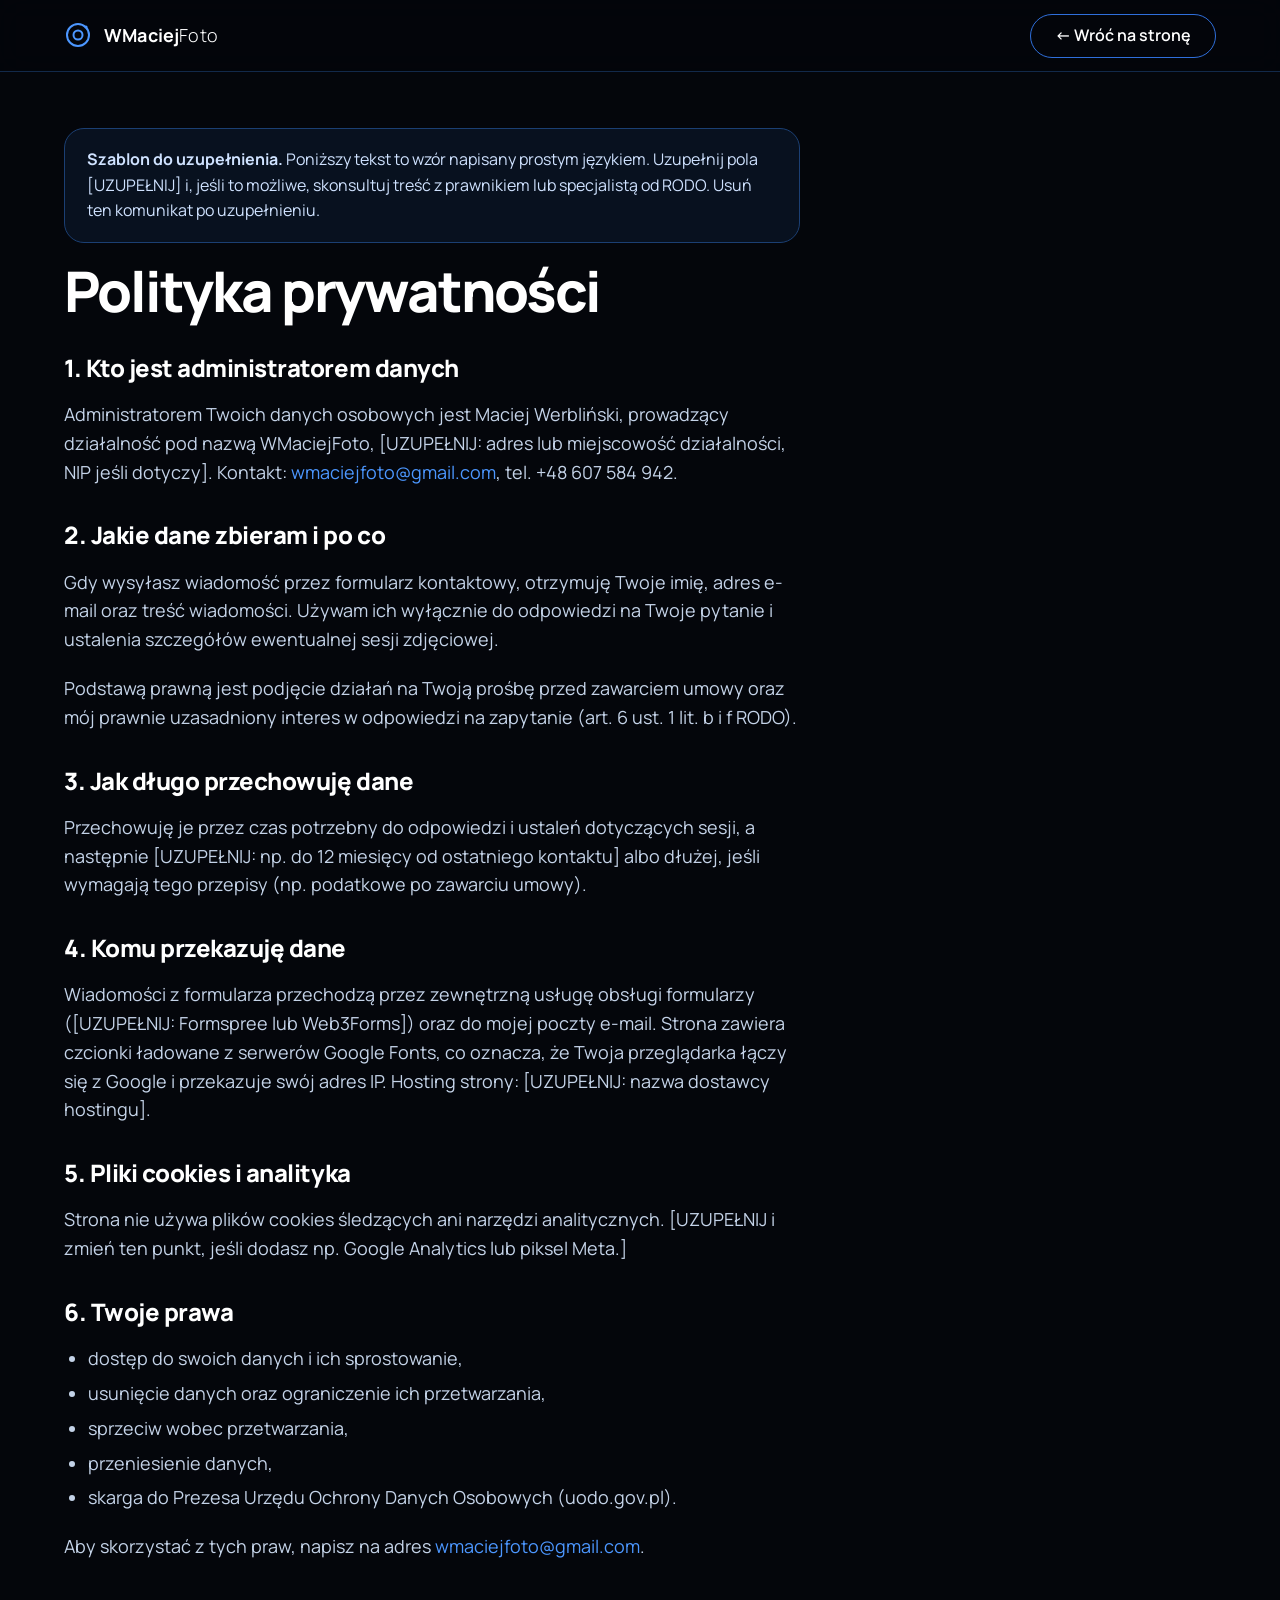
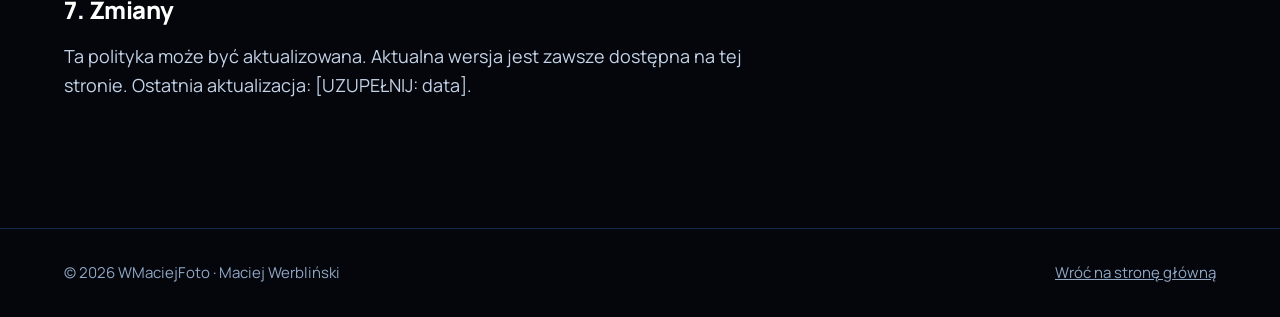
==== polityka-prywatnosci.html @ 8adcfe07 "Add files via upload" ====
<!DOCTYPE html>
<html lang="pl">
<head>
  <meta charset="utf-8">
  <meta name="viewport" content="width=device-width, initial-scale=1">
  <title>Polityka prywatności | WMaciejFoto</title>
  <meta name="robots" content="noindex">
  <meta name="theme-color" content="#04060B">
  <link rel="icon" href="favicon.svg" type="image/svg+xml">
  <link rel="preconnect" href="https://fonts.googleapis.com">
  <link rel="preconnect" href="https://fonts.gstatic.com" crossorigin>
  <link rel="stylesheet" href="https://fonts.googleapis.com/css2?family=Manrope:wght@300;400;500;600;700;800&display=swap">
  <link rel="stylesheet" href="css/style.css">
</head>
<body>
  <header class="site-header scrolled">
    <div class="container header-inner">
      <a class="brand" href="index.html" aria-label="WMaciejFoto – strona główna">
        <svg class="brand-mark" viewBox="0 0 28 28" width="28" height="28" fill="none" stroke="currentColor" stroke-width="2" aria-hidden="true">
          <circle cx="14" cy="14" r="11"/><circle cx="14" cy="14" r="4.5"/><circle cx="22" cy="6" r="1.6" fill="currentColor" stroke="none"/>
        </svg>
        <span class="brand-name"><b>WMaciej</b><i>Foto</i></span>
      </a>
      <a class="btn btn-ghost" href="index.html" style="min-height:44px;padding:10px 24px">← Wróć na stronę</a>
    </div>
  </header>

  <main class="section bg-black" style="padding-top:calc(var(--header-h) + 56px)">
    <div class="container">
      <article class="prose">
        <p class="note"><strong>Szablon do uzupełnienia.</strong> Poniższy tekst to wzór napisany prostym językiem. Uzupełnij pola [UZUPEŁNIJ] i, jeśli to możliwe, skonsultuj treść z prawnikiem lub specjalistą od RODO. Usuń ten komunikat po uzupełnieniu.</p>

        <h1>Polityka prywatności</h1>

        <h2>1. Kto jest administratorem danych</h2>
        <p>Administratorem Twoich danych osobowych jest Maciej Werbliński, prowadzący działalność pod nazwą WMaciejFoto, [UZUPEŁNIJ: adres lub miejscowość działalności, NIP jeśli dotyczy]. Kontakt: <a href="mailto:wmaciejfoto@gmail.com">wmaciejfoto@gmail.com</a>, tel. +48 607 584 942.</p>

        <h2>2. Jakie dane zbieram i po co</h2>
        <p>Gdy wysyłasz wiadomość przez formularz kontaktowy, otrzymuję Twoje imię, adres e-mail oraz treść wiadomości. Używam ich wyłącznie do odpowiedzi na Twoje pytanie i ustalenia szczegółów ewentualnej sesji zdjęciowej.</p>
        <p>Podstawą prawną jest podjęcie działań na Twoją prośbę przed zawarciem umowy oraz mój prawnie uzasadniony interes w odpowiedzi na zapytanie (art. 6 ust. 1 lit. b i f RODO).</p>

        <h2>3. Jak długo przechowuję dane</h2>
        <p>Przechowuję je przez czas potrzebny do odpowiedzi i ustaleń dotyczących sesji, a następnie [UZUPEŁNIJ: np. do 12 miesięcy od ostatniego kontaktu] albo dłużej, jeśli wymagają tego przepisy (np. podatkowe po zawarciu umowy).</p>

        <h2>4. Komu przekazuję dane</h2>
        <p>Wiadomości z formularza przechodzą przez zewnętrzną usługę obsługi formularzy ([UZUPEŁNIJ: Formspree lub Web3Forms]) oraz do mojej poczty e-mail. Strona zawiera czcionki ładowane z serwerów Google Fonts, co oznacza, że Twoja przeglądarka łączy się z Google i przekazuje swój adres IP. Hosting strony: [UZUPEŁNIJ: nazwa dostawcy hostingu].</p>

        <h2>5. Pliki cookies i analityka</h2>
        <p>Strona nie używa plików cookies śledzących ani narzędzi analitycznych. [UZUPEŁNIJ i zmień ten punkt, jeśli dodasz np. Google Analytics lub piksel Meta.]</p>

        <h2>6. Twoje prawa</h2>
        <ul>
          <li>dostęp do swoich danych i ich sprostowanie,</li>
          <li>usunięcie danych oraz ograniczenie ich przetwarzania,</li>
          <li>sprzeciw wobec przetwarzania,</li>
          <li>przeniesienie danych,</li>
          <li>skarga do Prezesa Urzędu Ochrony Danych Osobowych (uodo.gov.pl).</li>
        </ul>
        <p>Aby skorzystać z tych praw, napisz na adres <a href="mailto:wmaciejfoto@gmail.com">wmaciejfoto@gmail.com</a>.</p>

        <h2>7. Zmiany</h2>
        <p>Ta polityka może być aktualizowana. Aktualna wersja jest zawsze dostępna na tej stronie. Ostatnia aktualizacja: [UZUPEŁNIJ: data].</p>
      </article>
    </div>
  </main>

  <footer class="site-footer">
    <div class="container footer-inner">
      <p>© 2026 WMaciejFoto · Maciej Werbliński</p>
      <p><a href="index.html">Wróć na stronę główną</a></p>
    </div>
  </footer>
</body>
</html>
---- css/style.css ----
/* =========================================================
   WMaciejFoto – arkusz stylów
   Wszystko, co najczęściej zmieniasz (kolory, czcionka,
   zaokrąglenia), jest w bloku poniżej.
   ========================================================= */

/* ===== EDYTUJ: KOLORY, CZCIONKA, ZAOKRĄGLENIA ===== */
:root {
  /* Kolory */
  --black: #04060B;        /* czerń */
  --navy: #08111F;         /* bardzo ciemny granat */
  --navy-deep: #0A2342;    /* głęboki granat */
  --royal: #1243A8;        /* royal blue */
  --accent: #4C97FF;       /* niebieski akcent (przyciski, wyróżnienia) */
  --ice: #CFE2FF;          /* jasny błękit */
  --text: #E3ECFA;         /* tekst główny */
  --muted: #A8B8D0;        /* tekst przygaszony */
  --line: #1B3F73;         /* linie, ramki */
  --line-soft: #12294A;    /* delikatne linie */

  /* Czcionka (jedna dla całej strony) */
  --font: 'Manrope', system-ui, -apple-system, 'Segoe UI', Roboto, Helvetica, Arial, sans-serif;

  /* Zaokrąglenia */
  --radius-sm: 20px;
  --radius: 24px;
  --radius-lg: 28px;

  /* Układ */
  --header-h: 72px;
  --max: 1280px;
  --gutter: clamp(20px, 5vw, 64px);
}

/* ===== BAZA ===== */
*, *::before, *::after { box-sizing: border-box; }
html { scroll-behavior: smooth; -webkit-text-size-adjust: 100%; }
body {
  margin: 0;
  background: var(--black);
  color: var(--text);
  font-family: var(--font);
  font-size: 1.125rem;
  line-height: 1.6;
  font-weight: 400;
  overflow-x: clip;
}
img { max-width: 100%; display: block; }
a { color: var(--accent); text-decoration: none; }
a:hover { color: #fff; }
p { margin: 0; }
h1, h2, h3 {
  margin: 0;
  color: #fff;
  font-weight: 800;
  letter-spacing: -0.03em;
  line-height: 1.05;
  text-wrap: balance;
}
h1 { font-size: clamp(2.75rem, 7vw, 6.25rem); letter-spacing: -0.035em; line-height: 1; }
h2 { font-size: clamp(2.125rem, 5vw, 4.25rem); letter-spacing: -0.035em; }
h3 { font-size: 1.5rem; font-weight: 700; letter-spacing: -0.02em; line-height: 1.15; }
ul { list-style: none; margin: 0; padding: 0; }
:focus-visible { outline: 3px solid var(--ice); outline-offset: 3px; border-radius: 6px; }
.accent { color: var(--accent); }
.skip-link {
  position: absolute; left: 16px; top: -80px; z-index: 200;
  background: var(--accent); color: var(--black); padding: 12px 20px;
  border-radius: 999px; font-weight: 700;
}
.skip-link:focus { top: 16px; color: var(--black); }

/* ===== UKŁAD OGÓLNY ===== */
.container { max-width: var(--max); margin: 0 auto; padding-inline: var(--gutter); }
.section { padding-block: clamp(72px, 10vw, 128px); scroll-margin-top: var(--header-h); }
.stack { display: flex; flex-direction: column; gap: 24px; min-width: 0; }
.eyebrow {
  font-size: 0.8125rem; font-weight: 700; letter-spacing: 0.2em;
  text-transform: uppercase; color: var(--accent);
}
.lead { font-size: 1.25rem; color: var(--muted); max-width: 32em; }

.bg-black { background: var(--black); }
.bg-navy { background: var(--navy); border-block: 1px solid var(--line-soft); }
.bg-deep { background: var(--navy-deep); }
.bg-royal { background: var(--royal); }

/* ===== PRZYCISKI ===== */
.btn {
  display: inline-flex; align-items: center; justify-content: center;
  min-height: 52px; padding: 14px 32px; border-radius: 999px;
  font: inherit; font-size: 1rem; font-weight: 700; line-height: 1.2;
  border: 1px solid transparent; cursor: pointer;
  transition: transform .2s ease, background .2s ease, color .2s ease, border-color .2s ease;
}
.btn:hover { transform: translateY(-2px); }
.btn-primary { background: var(--accent); color: var(--black); }
.btn-primary:hover { background: #fff; color: var(--black); }
.btn-ghost { border-color: #2F6FDB; color: #fff; font-weight: 600; }
.btn-ghost:hover { border-color: var(--ice); color: #fff; }
.btn-row { display: flex; flex-wrap: wrap; gap: 14px 16px; align-items: center; }
.link-arrow { font-weight: 700; font-size: 1rem; }

/* ===== NAGŁÓWEK I MENU ===== */
.site-header {
  position: fixed; inset: 0 0 auto 0; z-index: 50; height: var(--header-h);
  border-bottom: 1px solid transparent;
  transition: background .3s ease, border-color .3s ease;
}
.site-header.scrolled, .site-header.menu-open {
  background: rgba(4, 6, 11, .74);
  -webkit-backdrop-filter: blur(14px); backdrop-filter: blur(14px);
  border-bottom-color: var(--line-soft);
}
.header-inner {
  height: 100%; display: flex; align-items: center; justify-content: space-between; gap: 24px;
}
.brand { display: inline-flex; align-items: center; gap: 12px; color: #fff; }
.brand:hover { color: #fff; }
.brand-mark { color: var(--accent); flex: none; }
.brand-name { font-size: 1.125rem; letter-spacing: 0.01em; }
.brand-name b { font-weight: 700; }
.brand-name i { font-style: normal; font-weight: 300; }

.nav { display: flex; align-items: center; gap: 8px 32px; }
.nav a:not(.btn) {
  color: var(--text); font-size: 0.875rem; font-weight: 600;
  letter-spacing: 0.12em; text-transform: uppercase; padding: 6px 0;
  border-bottom: 2px solid transparent;
}
.nav a:not(.btn):hover { color: #fff; }
.nav a.active:not(.btn) { color: #fff; border-bottom-color: var(--accent); }
.nav .btn { min-height: 44px; padding: 10px 24px; font-size: 0.9375rem; }

.nav-toggle {
  display: none; width: 48px; height: 48px; border-radius: 50%;
  border: 1px solid var(--line); background: transparent; cursor: pointer;
  align-items: center; justify-content: center; flex-direction: column; gap: 5px; padding: 0;
}
.nav-toggle span { display: block; width: 20px; height: 2px; background: #fff; transition: transform .25s ease, opacity .2s ease; }
.nav-toggle[aria-expanded="true"] span:nth-child(1) { transform: translateY(7px) rotate(45deg); }
.nav-toggle[aria-expanded="true"] span:nth-child(2) { opacity: 0; }
.nav-toggle[aria-expanded="true"] span:nth-child(3) { transform: translateY(-7px) rotate(-45deg); }

@media (max-width: 900px) {
  .nav-toggle { display: flex; }
  .nav {
    position: absolute; top: var(--header-h); left: 0; right: 0;
    display: none; flex-direction: column; align-items: flex-start; gap: 6px;
    padding: 16px var(--gutter) 28px;
    background: rgba(4, 6, 11, .96);
    -webkit-backdrop-filter: blur(14px); backdrop-filter: blur(14px);
    border-bottom: 1px solid var(--line-soft);
  }
  .nav.open { display: flex; }
  .nav a:not(.btn) { font-size: 1rem; padding: 12px 0; width: 100%; }
  .nav .btn { margin-top: 12px; }
}

/* ===== HERO ===== */
.hero { padding-top: calc(var(--header-h) + clamp(32px, 6vw, 72px)); padding-bottom: clamp(72px, 10vw, 128px); }
.hero-grid {
  display: grid; gap: clamp(32px, 5vw, 72px); align-items: center;
  grid-template-columns: repeat(auto-fit, minmax(min(100%, 340px), 1fr));
}
.hero .lead { font-size: 1.3125rem; }
.hero-photo { margin: 0; min-width: 0; }
.hero-photo .ph { border-radius: var(--radius-lg); max-height: min(80vh, 760px); width: 100%; }

/* ===== ZDJĘCIA + ZASTĘPNIKI ===== */
.ph {
  position: relative; display: block; overflow: hidden;
  border-radius: var(--radius-sm);
  aspect-ratio: var(--ar, 4 / 5);
  background: var(--ph-bg, radial-gradient(110% 70% at 50% 0%, #2F6FDB 0%, #0A2342 52%, #04060B 100%));
  border: 1px solid var(--line-soft);
}
.ph::after {
  content: attr(data-label);
  position: absolute; left: 18px; right: 18px; bottom: 16px;
  font-size: 0.8125rem; font-weight: 600; line-height: 1.35;
  color: var(--ice); opacity: .9; text-align: left;
}
.ph img { position: absolute; inset: 0; z-index: 1; width: 100%; height: 100%; object-fit: cover; }

/* ===== OBAWY (3 kolumny) ===== */
.cols-3 { display: grid; gap: 40px; grid-template-columns: repeat(auto-fit, minmax(min(100%, 260px), 1fr)); }
.col { display: flex; flex-direction: column; gap: 8px; min-width: 0; border-top: 2px solid #2F6FDB; padding-top: 20px; }
.col h3 { font-size: 0.8125rem; letter-spacing: 0.18em; text-transform: uppercase; color: var(--accent); font-weight: 700; }
.col p { color: #B7C8E2; }

/* ===== GALERIA (masonry) ===== */
.gallery { columns: 260px; column-gap: 16px; }
.gallery li { break-inside: avoid; margin: 0 0 16px; }
.g-item {
  display: block; width: 100%; padding: 0; margin: 0; border: 0; background: none;
  cursor: zoom-in; border-radius: var(--radius-sm);
  transition: transform .3s ease;
}
.g-item:hover { transform: scale(1.015); }
.gallery li:nth-child(3n+1) .ph { --ph-bg: linear-gradient(160deg, #CFE2FF 0%, #4C97FF 60%, #1E57C8 100%); }
.gallery li:nth-child(3n+1) .ph::after { color: var(--black); }
.gallery li:nth-child(3n+2) .ph { --ph-bg: radial-gradient(90% 80% at 70% 25%, #143A6B 0%, #08111F 60%, #02040A 100%); }
.gallery li:nth-child(3n+3) .ph { --ph-bg: linear-gradient(200deg, #2F6FDB 0%, #0A2342 70%); }

/* ===== PAKIETY ===== */
.cards { display: grid; gap: 24px; align-items: stretch; grid-template-columns: repeat(auto-fit, minmax(min(100%, 300px), 1fr)); }
.card {
  display: flex; flex-direction: column; gap: 18px; min-width: 0;
  padding: clamp(28px, 3vw, 40px);
  border: 1px solid var(--line); border-radius: var(--radius-sm);
}
.card .pack { font-size: 0.8125rem; font-weight: 700; letter-spacing: 0.18em; text-transform: uppercase; color: var(--accent); }
.card h3 { font-size: 1.75rem; }
.card .desc { color: var(--muted); }
.card ul { display: flex; flex-direction: column; gap: 8px; flex-grow: 1; font-size: 1rem; color: var(--text); }
.card li { position: relative; padding-left: 22px; }
.card li::before { content: ""; position: absolute; left: 0; top: .6em; width: 8px; height: 8px; border-radius: 50%; background: var(--accent); }
.price { font-size: 2.75rem; font-weight: 800; letter-spacing: -0.03em; color: #fff; line-height: 1; }
.card-featured { border: 2px solid var(--accent); background: var(--navy-deep); }
.card-featured .desc { color: #B7C8E2; }

/* ===== JAK TO WYGLĄDA ===== */
.steps { display: grid; gap: 32px; grid-template-columns: repeat(auto-fit, minmax(min(100%, 240px), 1fr)); }
.step { display: flex; flex-direction: column; gap: 10px; min-width: 0; border-top: 2px solid #2F6FDB; padding-top: 20px; }
.step .num { font-size: 2.5rem; font-weight: 800; color: var(--accent); line-height: 1; letter-spacing: -0.03em; }
.step p { color: var(--muted); }

/* ===== POZNAJMY SIĘ ===== */
.about-grid {
  display: grid; gap: clamp(32px, 6vw, 88px); align-items: center;
  grid-template-columns: repeat(auto-fit, minmax(min(100%, 320px), 1fr));
}
.about-grid p { color: #B7C8E2; }
.about-photo { margin: 0; min-width: 0; }
.about-photo .ph { border-radius: var(--radius-lg); --ph-bg: linear-gradient(200deg, #4C97FF 0%, #1E57C8 40%, #04060B 100%); }

/* ===== OPINIE ===== */
.eyebrow-ice { color: var(--ice); }
.quotes { display: grid; gap: 32px; grid-template-columns: repeat(auto-fit, minmax(min(100%, 300px), 1fr)); }
.quote { margin: 0; display: flex; flex-direction: column; gap: 20px; min-width: 0; border-top: 2px solid var(--ice); padding-top: 24px; }
.quote blockquote { margin: 0; font-size: 1.3125rem; line-height: 1.5; font-weight: 500; color: #fff; }
.quote figcaption { font-size: 0.875rem; font-weight: 700; letter-spacing: 0.12em; text-transform: uppercase; color: var(--ice); }

/* ===== FAQ ===== */
.faq-grid { display: grid; gap: clamp(32px, 6vw, 88px); grid-template-columns: repeat(auto-fit, minmax(min(100%, 320px), 1fr)); align-items: start; }
.faq-list { min-width: 0; }
.faq-list details { border-top: 1px solid var(--line); }
.faq-list details:last-child { border-bottom: 1px solid var(--line); }
.faq-list summary {
  list-style: none; cursor: pointer; display: flex; align-items: center; justify-content: space-between; gap: 20px;
  padding: 22px 0; font-size: 1.25rem; font-weight: 700; letter-spacing: -0.01em; color: #fff;
}
.faq-list summary::-webkit-details-marker { display: none; }
.faq-list summary::after { content: "+"; flex: none; font-size: 1.75rem; font-weight: 400; color: var(--accent); line-height: 1; }
.faq-list details[open] summary::after { content: "\2013"; }
.faq-list details p { padding: 0 0 24px; color: var(--muted); max-width: 36em; }

/* ===== KONTAKT ===== */
.contact-grid { display: grid; gap: clamp(40px, 6vw, 88px); grid-template-columns: repeat(auto-fit, minmax(min(100%, 320px), 1fr)); }
.contact-grid h2 { font-size: clamp(2.25rem, 5.4vw, 4.75rem); line-height: 1.02; }
.contact-data { display: flex; flex-direction: column; gap: 6px; font-size: 1.25rem; font-weight: 600; }
.contact-data a { color: #fff; }
.contact-data a:hover { color: var(--accent); }
.contact-data span { color: #B7C8E2; font-weight: 400; }
.socials { display: flex; flex-wrap: wrap; gap: 8px 28px; font-weight: 700; font-size: 1rem; }

.form {
  min-width: 0; display: flex; flex-direction: column; gap: 20px;
  padding: clamp(24px, 3vw, 44px); background: var(--black);
  border: 1px solid var(--line); border-radius: var(--radius);
}
.field { display: flex; flex-direction: column; gap: 8px; }
.field label { font-size: 0.8125rem; font-weight: 700; letter-spacing: 0.14em; text-transform: uppercase; color: var(--accent); }
.field input, .field textarea {
  width: 100%; min-width: 0; font: inherit; font-size: 1.0625rem; color: #fff;
  background: rgba(255, 255, 255, .04); border: 1px solid var(--line);
  border-radius: 14px; padding: 14px 16px;
}
.field textarea { resize: vertical; min-height: 130px; }
.field input:focus, .field textarea:focus { outline: none; border-color: var(--accent); box-shadow: 0 0 0 3px rgba(76, 151, 255, .25); }
.field input::placeholder, .field textarea::placeholder { color: #6F83A1; }
.consent { display: flex; gap: 12px; align-items: flex-start; font-size: 0.9375rem; color: var(--muted); }
.consent input { flex: none; width: 22px; height: 22px; margin: 2px 0 0; accent-color: var(--accent); }
.consent a { text-decoration: underline; }
.hp { position: absolute; left: -9999px; width: 1px; height: 1px; overflow: hidden; }
.form-status { font-size: 1rem; min-height: 1.5em; }
.form-status[data-state="ok"] { color: #7FE0A8; }
.form-status[data-state="error"] { color: #FF9AA2; }
.form-status[data-state="info"] { color: var(--ice); }
.form .btn { align-self: flex-start; }

/* ===== STOPKA ===== */
.site-footer { background: var(--black); border-top: 1px solid var(--line-soft); }
.footer-inner { display: flex; flex-wrap: wrap; gap: 12px 32px; justify-content: space-between; padding-block: 32px; font-size: 0.9375rem; color: #8FA6C4; }
.footer-inner a { color: #8FA6C4; text-decoration: underline; }
.footer-inner a:hover { color: #fff; }

/* ===== LIGHTBOX ===== */
.lb {
  position: fixed; inset: 0; z-index: 100; display: flex; align-items: center; justify-content: center;
  background: rgba(2, 4, 10, .95); padding: 24px;
}
.lb[hidden] { display: none; }
.lb-fig { margin: 0; max-width: 100%; display: flex; flex-direction: column; gap: 12px; align-items: flex-start; }
.lb-fig img { max-width: min(92vw, 1100px); max-height: 80vh; width: auto; height: auto; border-radius: 16px; object-fit: contain; }
.lb-fig figcaption { font-size: 0.9375rem; color: var(--muted); }
.lb-btn {
  position: absolute; width: 52px; height: 52px; border-radius: 50%; border: 1px solid var(--line);
  background: rgba(10, 35, 66, .85); color: #fff; cursor: pointer; display: flex; align-items: center; justify-content: center; padding: 0;
}
.lb-btn:hover { background: var(--accent); color: var(--black); }
.lb-close { top: 20px; right: 20px; }
.lb-prev { left: 20px; top: 50%; transform: translateY(-50%); }
.lb-next { right: 20px; top: 50%; transform: translateY(-50%); }
@media (max-width: 600px) {
  .lb { padding: 12px; }
  .lb-prev, .lb-next { top: auto; bottom: 20px; transform: none; }
  .lb-prev { left: 20px; }
  .lb-next { right: 20px; }
}

/* ===== POJAWIANIE SIĘ SEKCJI ===== */
.js .reveal { opacity: 0; transform: translateY(24px); transition: opacity .8s ease, transform .8s ease; }
.js .reveal.in { opacity: 1; transform: none; }

/* ===== STRONA POLITYKI PRYWATNOŚCI ===== */
.prose { max-width: 46rem; display: flex; flex-direction: column; gap: 20px; }
.prose h1 { font-size: clamp(2.25rem, 5vw, 3.5rem); }
.prose h2 { font-size: 1.5rem; letter-spacing: -0.02em; margin-top: 16px; }
.prose p, .prose li { color: #C4D3E8; }
.prose ul { list-style: disc; padding-left: 24px; display: flex; flex-direction: column; gap: 6px; }
.prose .note { border: 1px solid var(--line); border-radius: var(--radius-sm); padding: 18px 22px; background: var(--navy); color: var(--ice); font-size: 1rem; }

/* ===== RUCH OGRANICZONY ===== */
@media (prefers-reduced-motion: reduce) {
  html { scroll-behavior: auto; }
  .js .reveal { opacity: 1; transform: none; transition: none; }
  *, *::before, *::after { animation: none !important; transition: none !important; }
}
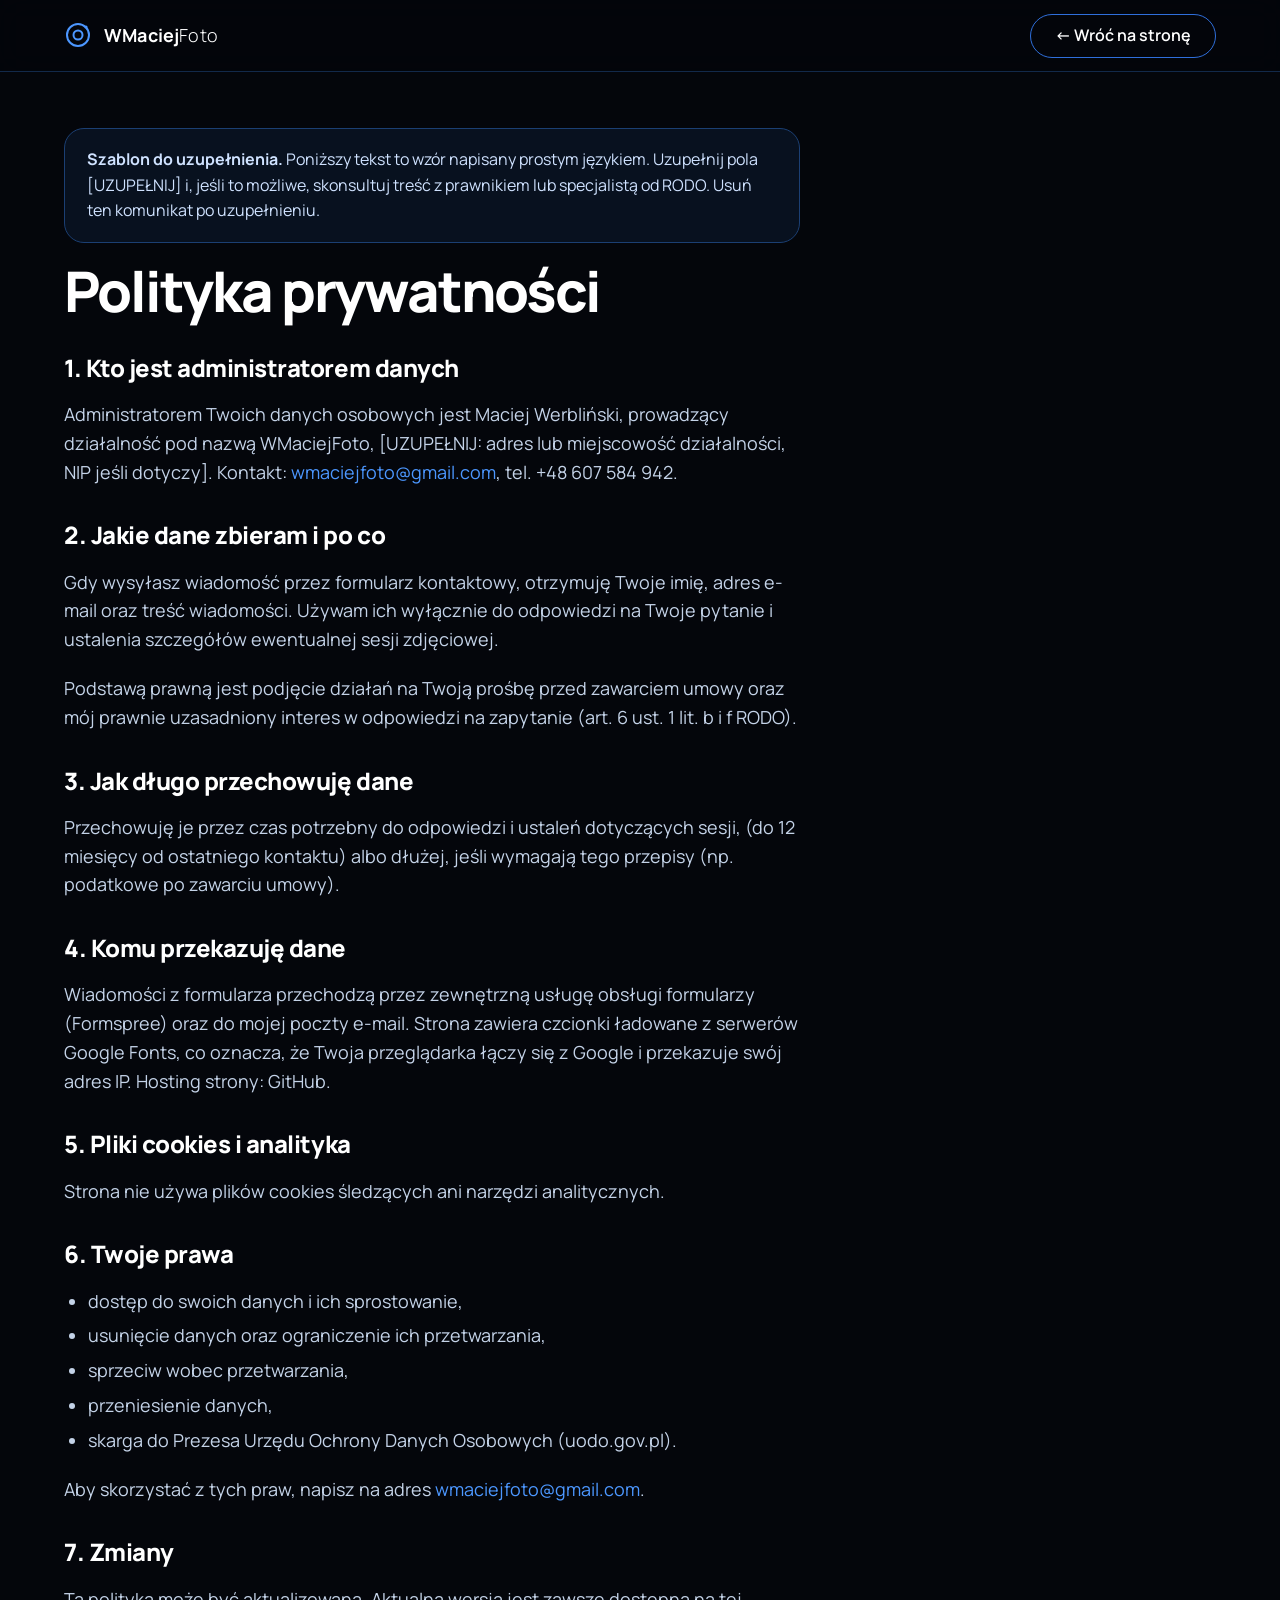
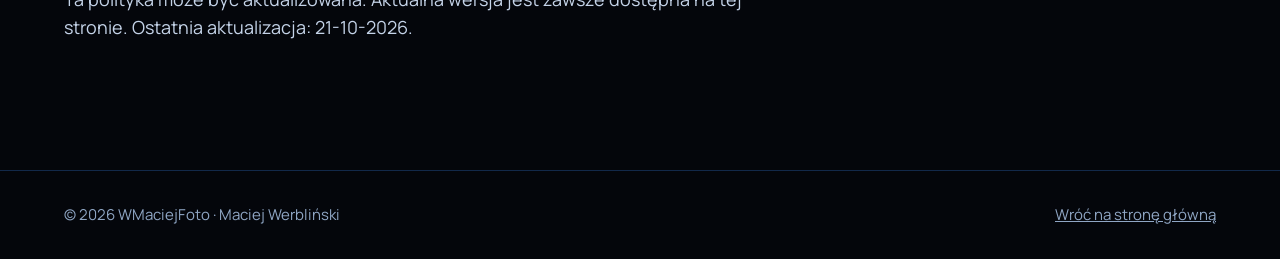
==== commit b5177782: "Update polityka-prywatnosci.html" ====
--- a/polityka-prywatnosci.html
+++ b/polityka-prywatnosci.html
@@ -40,13 +40,13 @@
         <p>Podstawą prawną jest podjęcie działań na Twoją prośbę przed zawarciem umowy oraz mój prawnie uzasadniony interes w odpowiedzi na zapytanie (art. 6 ust. 1 lit. b i f RODO).</p>
 
         <h2>3. Jak długo przechowuję dane</h2>
-        <p>Przechowuję je przez czas potrzebny do odpowiedzi i ustaleń dotyczących sesji, a następnie [UZUPEŁNIJ: np. do 12 miesięcy od ostatniego kontaktu] albo dłużej, jeśli wymagają tego przepisy (np. podatkowe po zawarciu umowy).</p>
+        <p>Przechowuję je przez czas potrzebny do odpowiedzi i ustaleń dotyczących sesji, (do 12 miesięcy od ostatniego kontaktu) albo dłużej, jeśli wymagają tego przepisy (np. podatkowe po zawarciu umowy).</p>
 
         <h2>4. Komu przekazuję dane</h2>
-        <p>Wiadomości z formularza przechodzą przez zewnętrzną usługę obsługi formularzy ([UZUPEŁNIJ: Formspree lub Web3Forms]) oraz do mojej poczty e-mail. Strona zawiera czcionki ładowane z serwerów Google Fonts, co oznacza, że Twoja przeglądarka łączy się z Google i przekazuje swój adres IP. Hosting strony: [UZUPEŁNIJ: nazwa dostawcy hostingu].</p>
+        <p>Wiadomości z formularza przechodzą przez zewnętrzną usługę obsługi formularzy (Formspree) oraz do mojej poczty e-mail. Strona zawiera czcionki ładowane z serwerów Google Fonts, co oznacza, że Twoja przeglądarka łączy się z Google i przekazuje swój adres IP. Hosting strony: GitHub.</p>
 
         <h2>5. Pliki cookies i analityka</h2>
-        <p>Strona nie używa plików cookies śledzących ani narzędzi analitycznych. [UZUPEŁNIJ i zmień ten punkt, jeśli dodasz np. Google Analytics lub piksel Meta.]</p>
+        <p>Strona nie używa plików cookies śledzących ani narzędzi analitycznych.</p>
 
         <h2>6. Twoje prawa</h2>
         <ul>
@@ -59,7 +59,7 @@
         <p>Aby skorzystać z tych praw, napisz na adres <a href="mailto:wmaciejfoto@gmail.com">wmaciejfoto@gmail.com</a>.</p>
 
         <h2>7. Zmiany</h2>
-        <p>Ta polityka może być aktualizowana. Aktualna wersja jest zawsze dostępna na tej stronie. Ostatnia aktualizacja: [UZUPEŁNIJ: data].</p>
+        <p>Ta polityka może być aktualizowana. Aktualna wersja jest zawsze dostępna na tej stronie. Ostatnia aktualizacja: 21-10-2026.</p>
       </article>
     </div>
   </main>
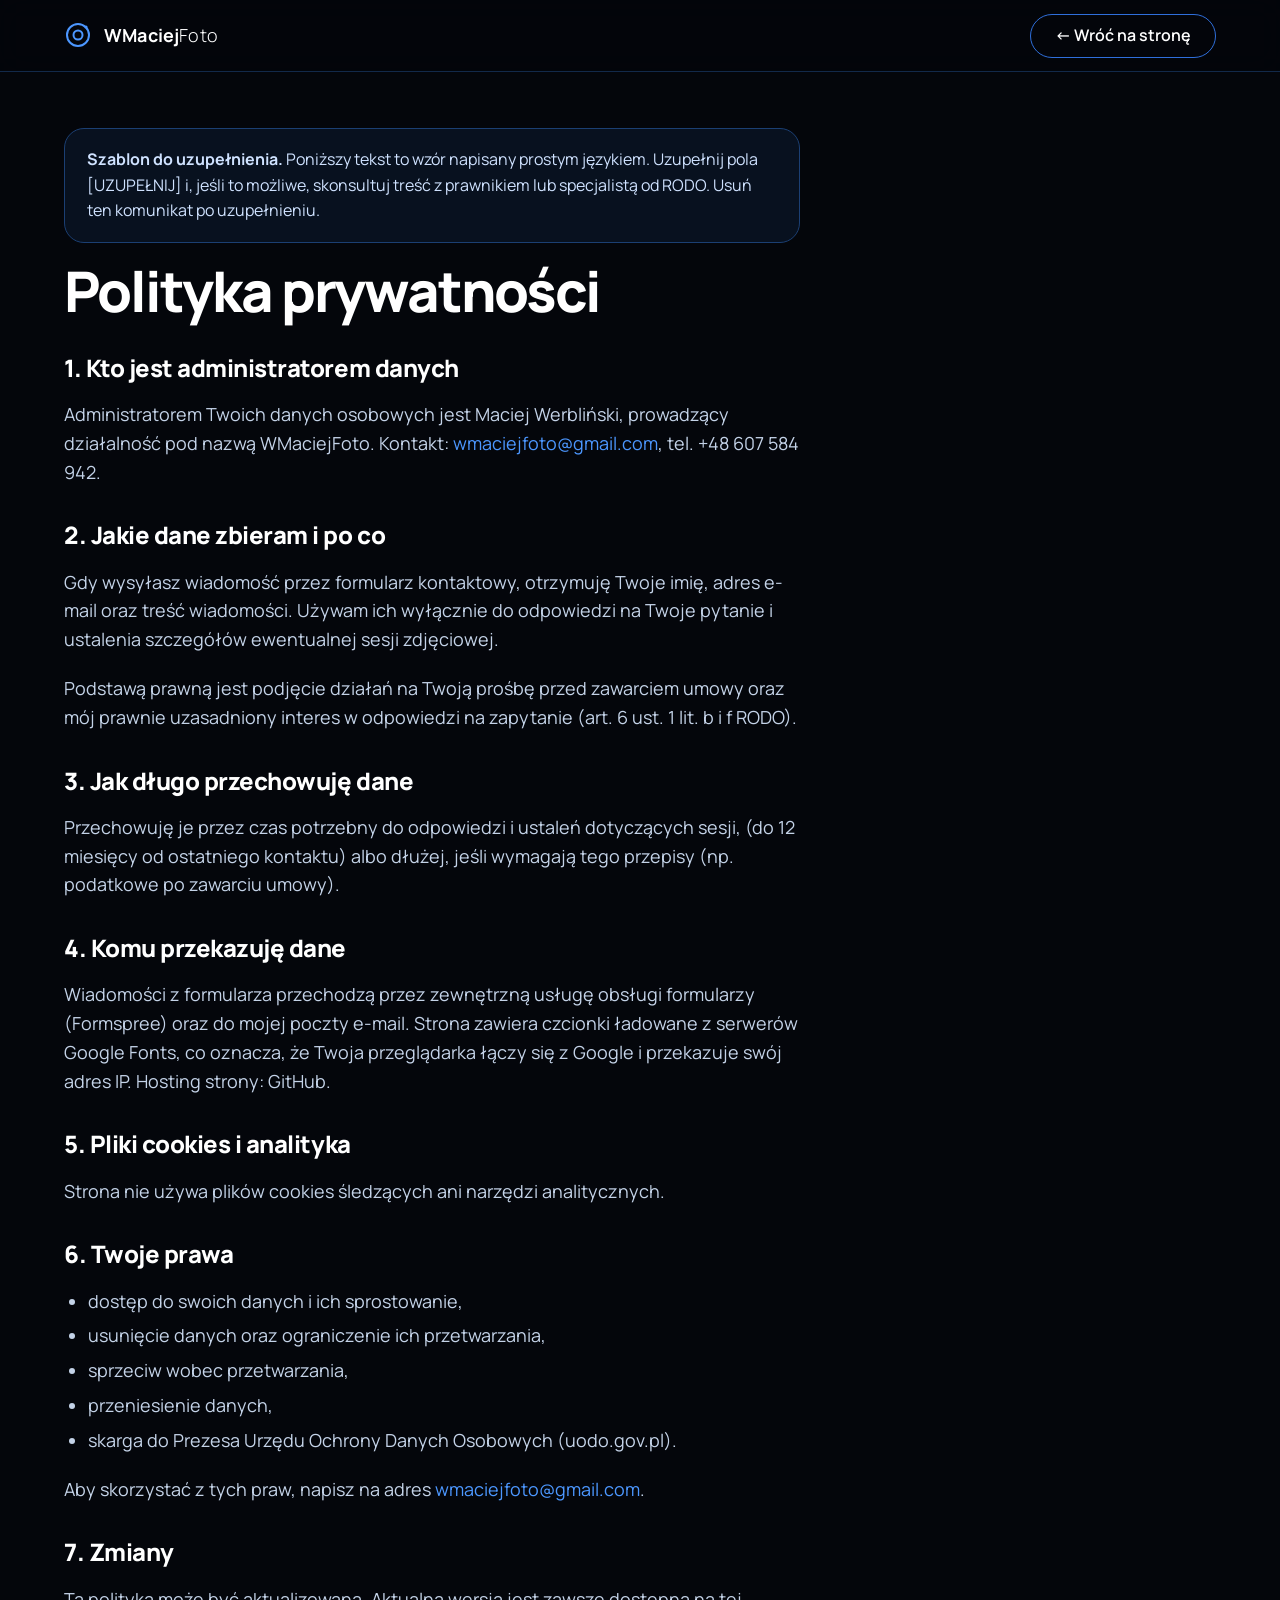
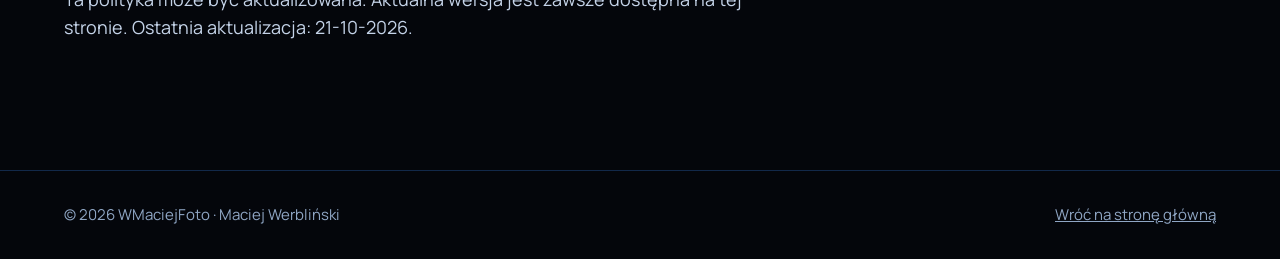
==== commit f1210e0c: "Update polityka-prywatnosci.html" ====
--- a/polityka-prywatnosci.html
+++ b/polityka-prywatnosci.html
@@ -33,7 +33,7 @@
         <h1>Polityka prywatności</h1>
 
         <h2>1. Kto jest administratorem danych</h2>
-        <p>Administratorem Twoich danych osobowych jest Maciej Werbliński, prowadzący działalność pod nazwą WMaciejFoto, [UZUPEŁNIJ: adres lub miejscowość działalności, NIP jeśli dotyczy]. Kontakt: <a href="mailto:wmaciejfoto@gmail.com">wmaciejfoto@gmail.com</a>, tel. +48 607 584 942.</p>
+        <p>Administratorem Twoich danych osobowych jest Maciej Werbliński, prowadzący działalność pod nazwą WMaciejFoto. Kontakt: <a href="mailto:wmaciejfoto@gmail.com">wmaciejfoto@gmail.com</a>, tel. +48 607 584 942.</p>
 
         <h2>2. Jakie dane zbieram i po co</h2>
         <p>Gdy wysyłasz wiadomość przez formularz kontaktowy, otrzymuję Twoje imię, adres e-mail oraz treść wiadomości. Używam ich wyłącznie do odpowiedzi na Twoje pytanie i ustalenia szczegółów ewentualnej sesji zdjęciowej.</p>
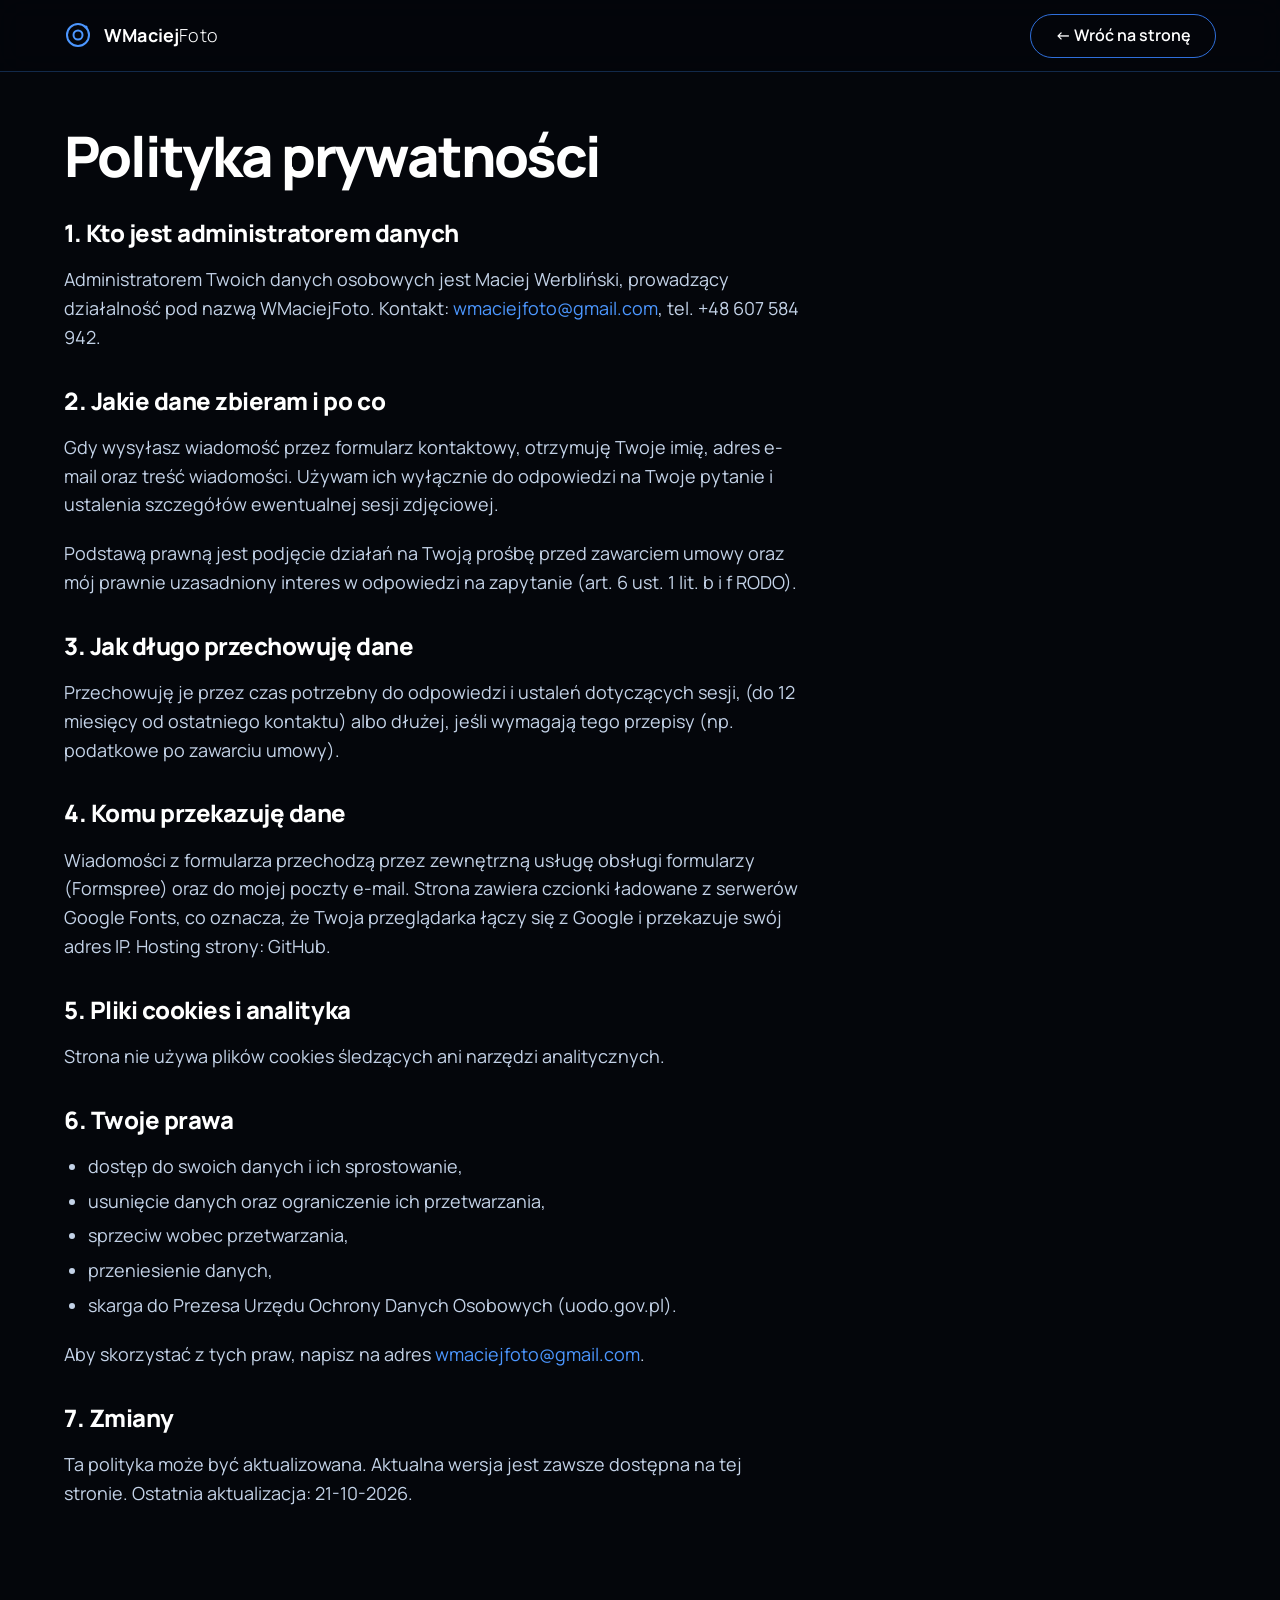
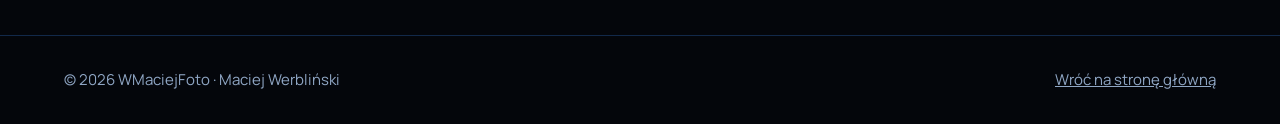
==== commit 2fa1d403: "Update polityka-prywatnosci.html" ====
--- a/polityka-prywatnosci.html
+++ b/polityka-prywatnosci.html
@@ -28,7 +28,7 @@
   <main class="section bg-black" style="padding-top:calc(var(--header-h) + 56px)">
     <div class="container">
       <article class="prose">
-        <p class="note"><strong>Szablon do uzupełnienia.</strong> Poniższy tekst to wzór napisany prostym językiem. Uzupełnij pola [UZUPEŁNIJ] i, jeśli to możliwe, skonsultuj treść z prawnikiem lub specjalistą od RODO. Usuń ten komunikat po uzupełnieniu.</p>
+      
 
         <h1>Polityka prywatności</h1>
 
